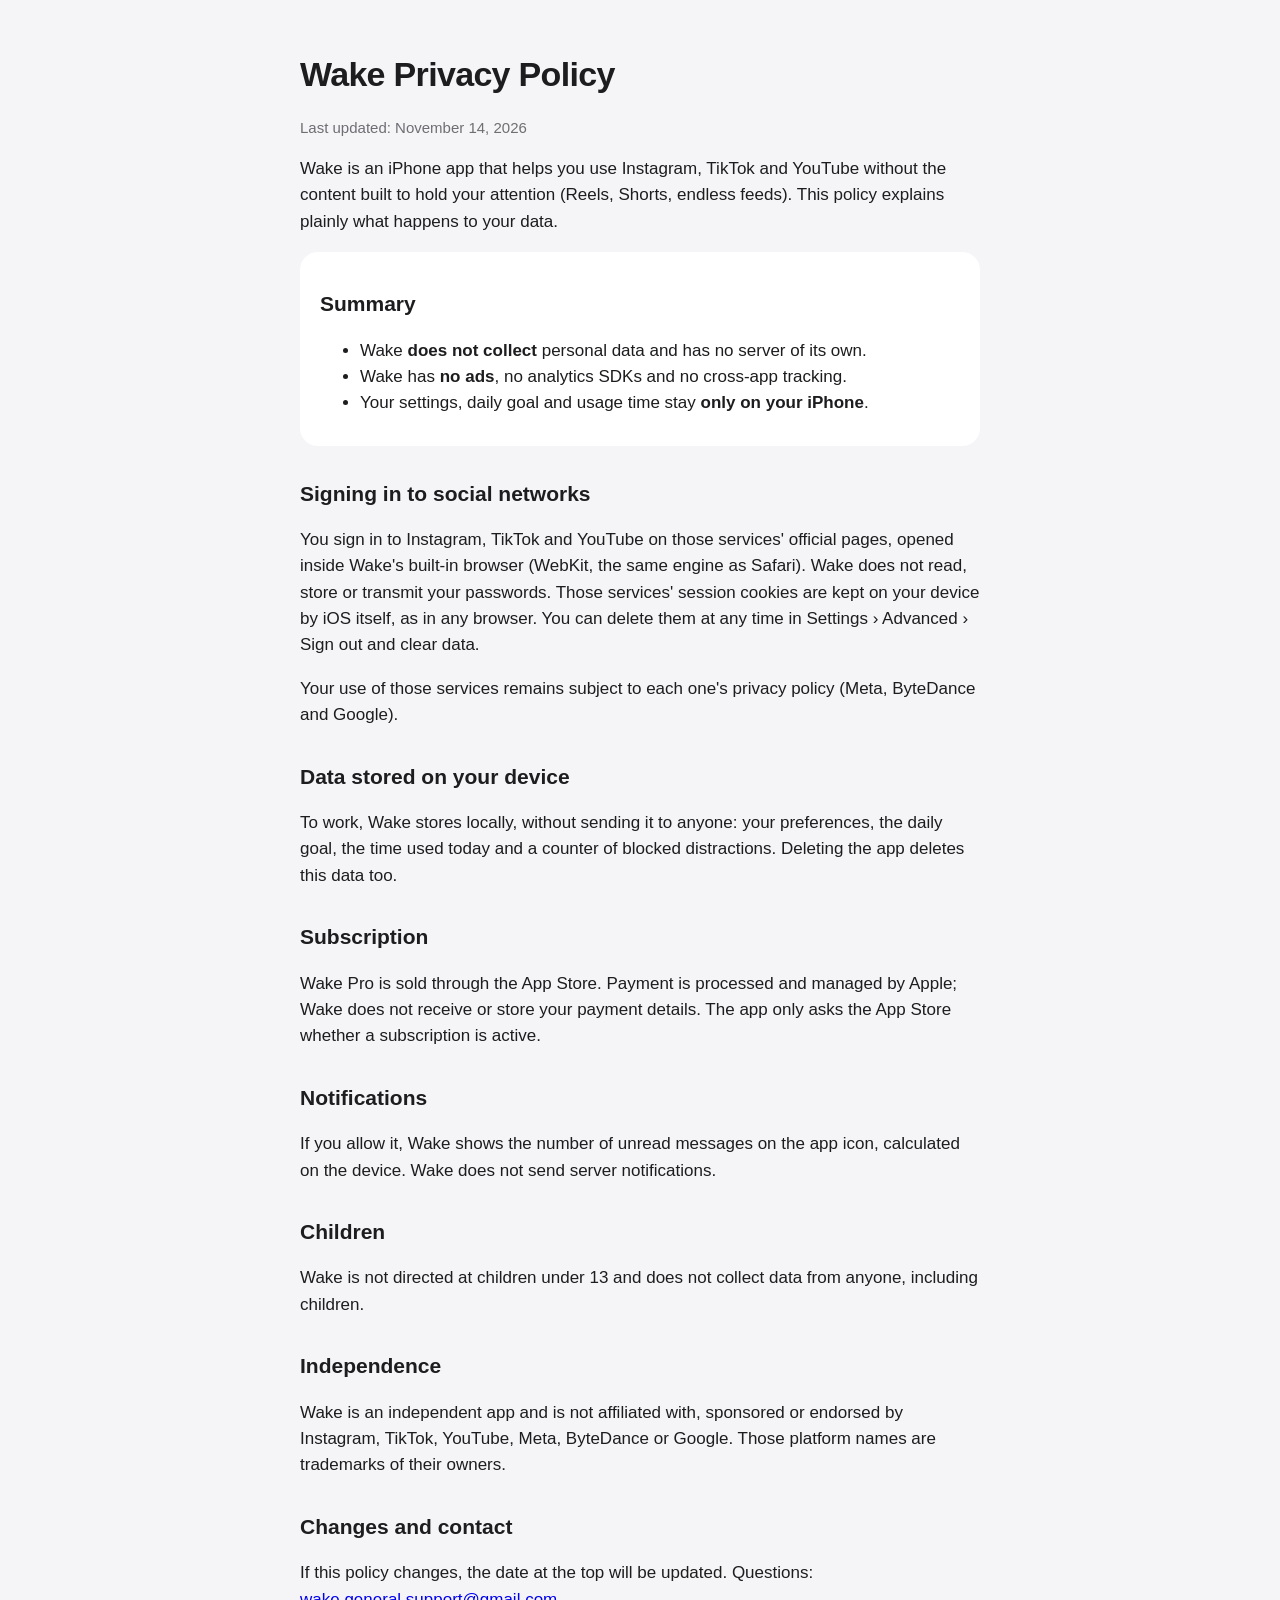
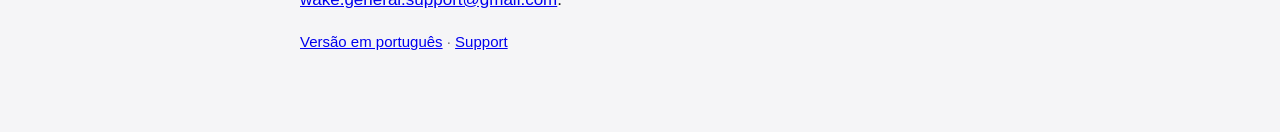
==== en/index.html @ 09fefe3d "E-mail de suporte, versão em inglês e página de suporte Co-Authored-By: Claude Opus 5.5 <noreply@ant" ====
<!doctype html>
<html lang="en">
<head>
<meta charset="utf-8">
<meta name="viewport" content="width=device-width, initial-scale=1">
<title>Wake — Privacy Policy</title>
<style>
  :root { color-scheme: light dark; --ink: #1d1d1f; --muted: #6e6e73; --bg: #f5f5f7; --card: #fff; }
  @media (prefers-color-scheme: dark) { :root { --ink: #f5f5f7; --muted: #98989d; --bg: #000; --card: #1c1c1e; } }
  body { margin: 0; background: var(--bg); color: var(--ink);
         font: 17px/1.55 -apple-system, BlinkMacSystemFont, "SF Pro Text", "Helvetica Neue", sans-serif; }
  main { max-width: 680px; margin: 0 auto; padding: 48px 20px 64px; }
  h1 { font-size: 34px; letter-spacing: -0.02em; margin: 0 0 4px; }
  h2 { font-size: 21px; margin: 32px 0 8px; }
  .muted { color: var(--muted); font-size: 15px; }
  section { background: var(--card); border-radius: 18px; padding: 4px 20px 12px; margin-top: 16px; }
</style>
</head>
<body>
<main>
  <h1>Wake Privacy Policy</h1>
  <p class="muted">Last updated: November 14, 2026</p>

  <p>Wake is an iPhone app that helps you use Instagram, TikTok and YouTube without the content built
  to hold your attention (Reels, Shorts, endless feeds). This policy explains plainly what happens to
  your data.</p>

  <section>
    <h2>Summary</h2>
    <ul>
      <li>Wake <strong>does not collect</strong> personal data and has no server of its own.</li>
      <li>Wake has <strong>no ads</strong>, no analytics SDKs and no cross-app tracking.</li>
      <li>Your settings, daily goal and usage time stay <strong>only on your iPhone</strong>.</li>
    </ul>
  </section>

  <h2>Signing in to social networks</h2>
  <p>You sign in to Instagram, TikTok and YouTube on those services' official pages, opened inside
  Wake's built-in browser (WebKit, the same engine as Safari). Wake does not read, store or transmit
  your passwords. Those services' session cookies are kept on your device by iOS itself, as in any
  browser. You can delete them at any time in Settings › Advanced › Sign out and clear data.</p>
  <p>Your use of those services remains subject to each one's privacy policy (Meta, ByteDance and
  Google).</p>

  <h2>Data stored on your device</h2>
  <p>To work, Wake stores locally, without sending it to anyone: your preferences, the daily goal, the
  time used today and a counter of blocked distractions. Deleting the app deletes this data too.</p>

  <h2>Subscription</h2>
  <p>Wake Pro is sold through the App Store. Payment is processed and managed by Apple; Wake does not
  receive or store your payment details. The app only asks the App Store whether a subscription is
  active.</p>

  <h2>Notifications</h2>
  <p>If you allow it, Wake shows the number of unread messages on the app icon, calculated on the
  device. Wake does not send server notifications.</p>

  <h2>Children</h2>
  <p>Wake is not directed at children under 13 and does not collect data from anyone, including
  children.</p>

  <h2>Independence</h2>
  <p>Wake is an independent app and is not affiliated with, sponsored or endorsed by Instagram,
  TikTok, YouTube, Meta, ByteDance or Google. Those platform names are trademarks of their owners.</p>

  <h2>Changes and contact</h2>
  <p>If this policy changes, the date at the top will be updated. Questions:
  <a href="mailto:wake.general.support@gmail.com">wake.general.support@gmail.com</a>.</p>
  <p class="muted"><a href="../">Versão em português</a> · <a href="../suporte/">Support</a></p>
</main>
</body>
</html>
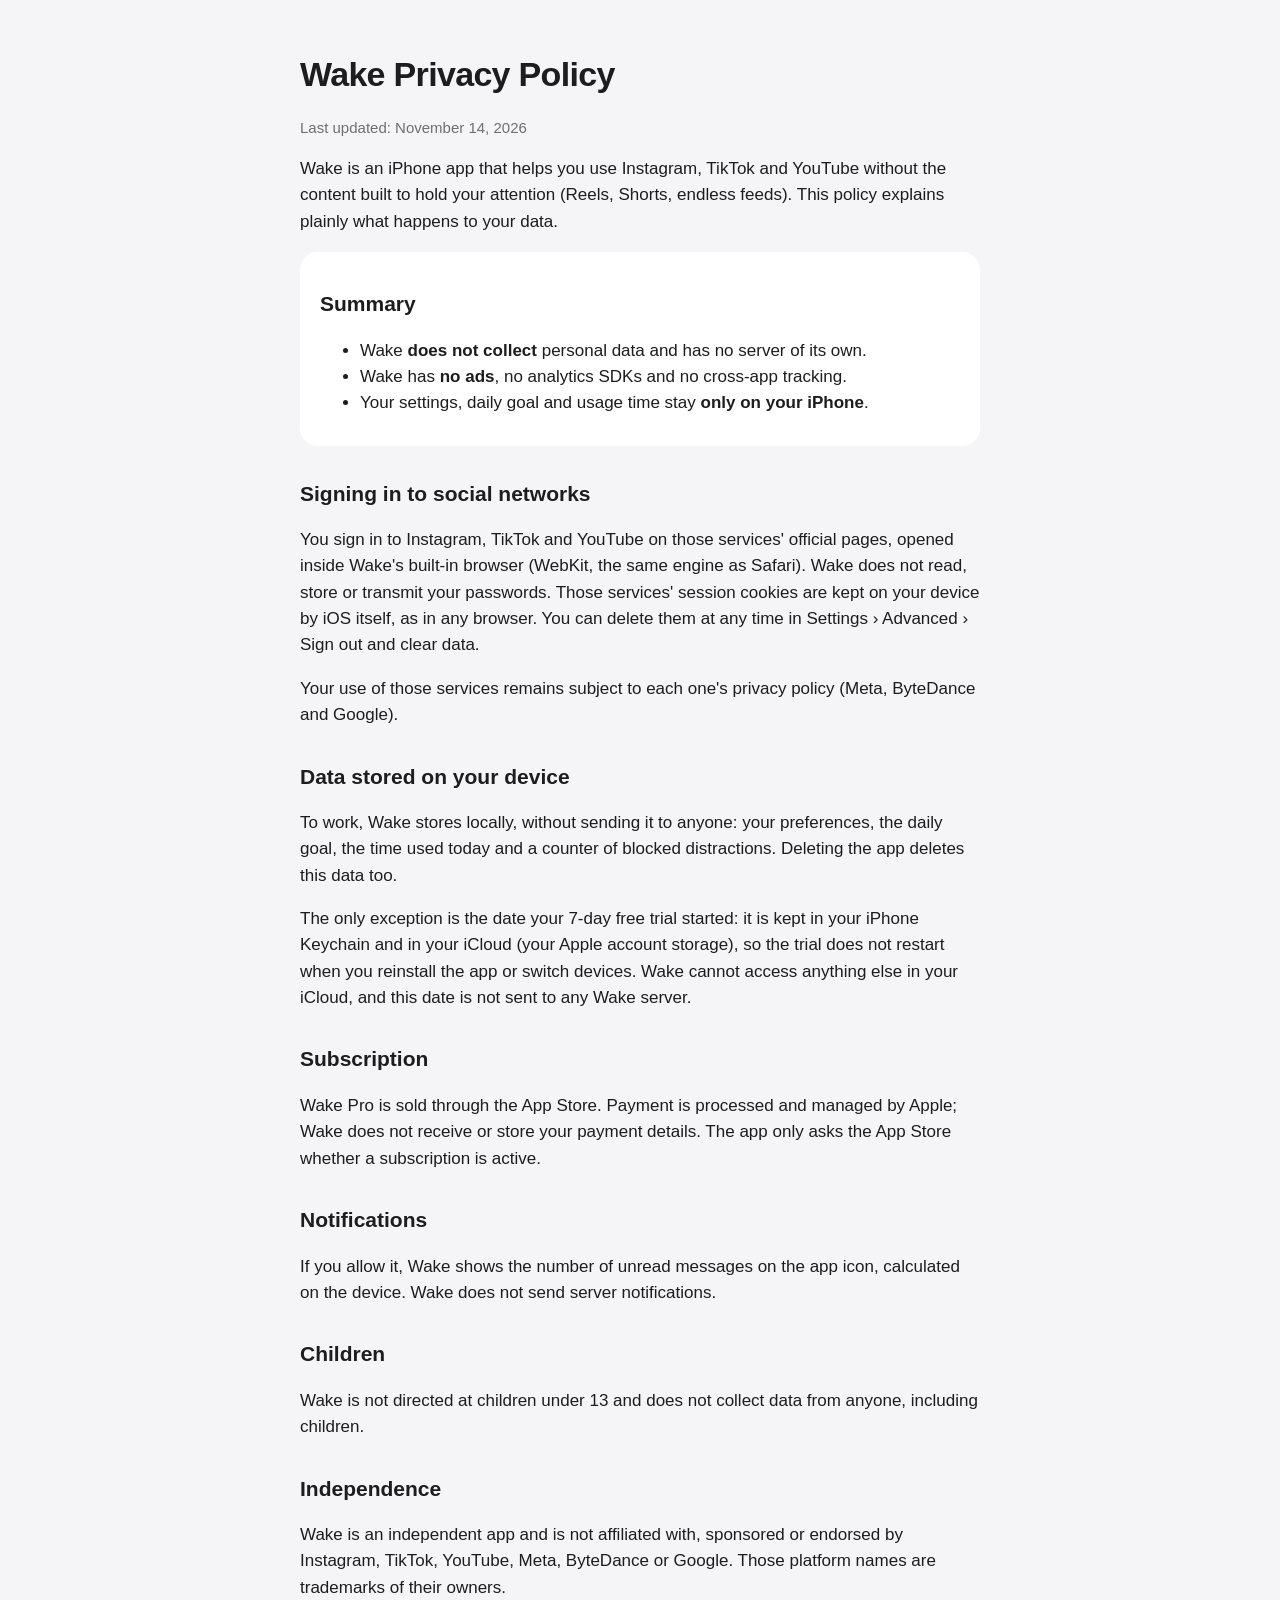
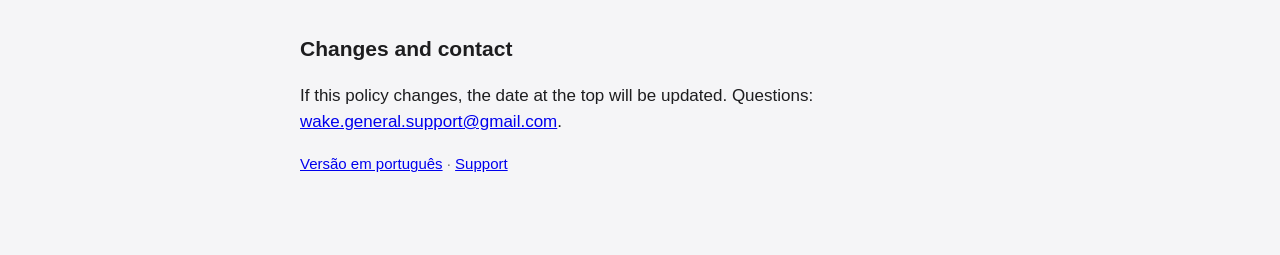
==== commit 30f1fcb4: "Privacidade: data de início do teste grátis nas Chaves do iPhone e no iCloud do usuário Co-Authored-" ====
--- a/en/index.html
+++ b/en/index.html
@@ -45,6 +45,10 @@
   <h2>Data stored on your device</h2>
   <p>To work, Wake stores locally, without sending it to anyone: your preferences, the daily goal, the
   time used today and a counter of blocked distractions. Deleting the app deletes this data too.</p>
+  <p>The only exception is the date your 7-day free trial started: it is kept in your iPhone Keychain
+  and in your iCloud (your Apple account storage), so the trial does not restart when you reinstall
+  the app or switch devices. Wake cannot access anything else in your iCloud, and this date is not
+  sent to any Wake server.</p>
 
   <h2>Subscription</h2>
   <p>Wake Pro is sold through the App Store. Payment is processed and managed by Apple; Wake does not
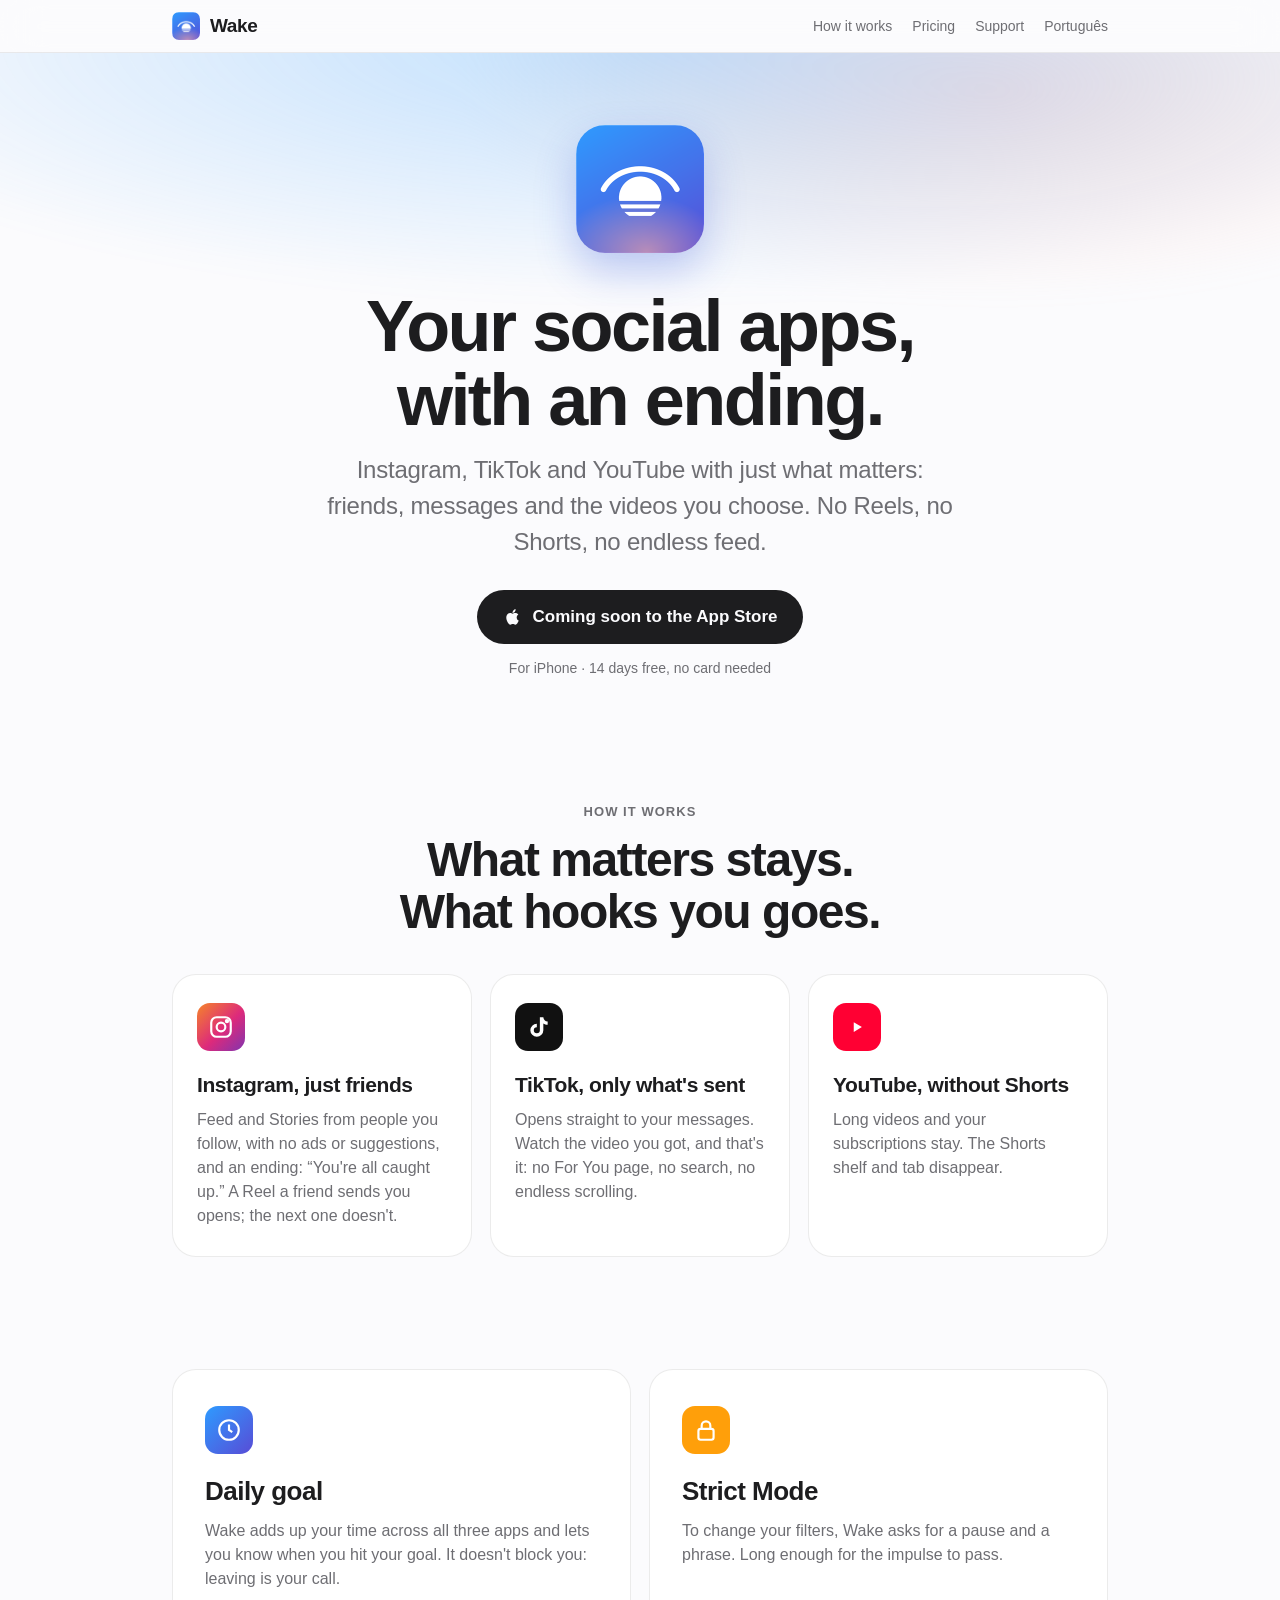
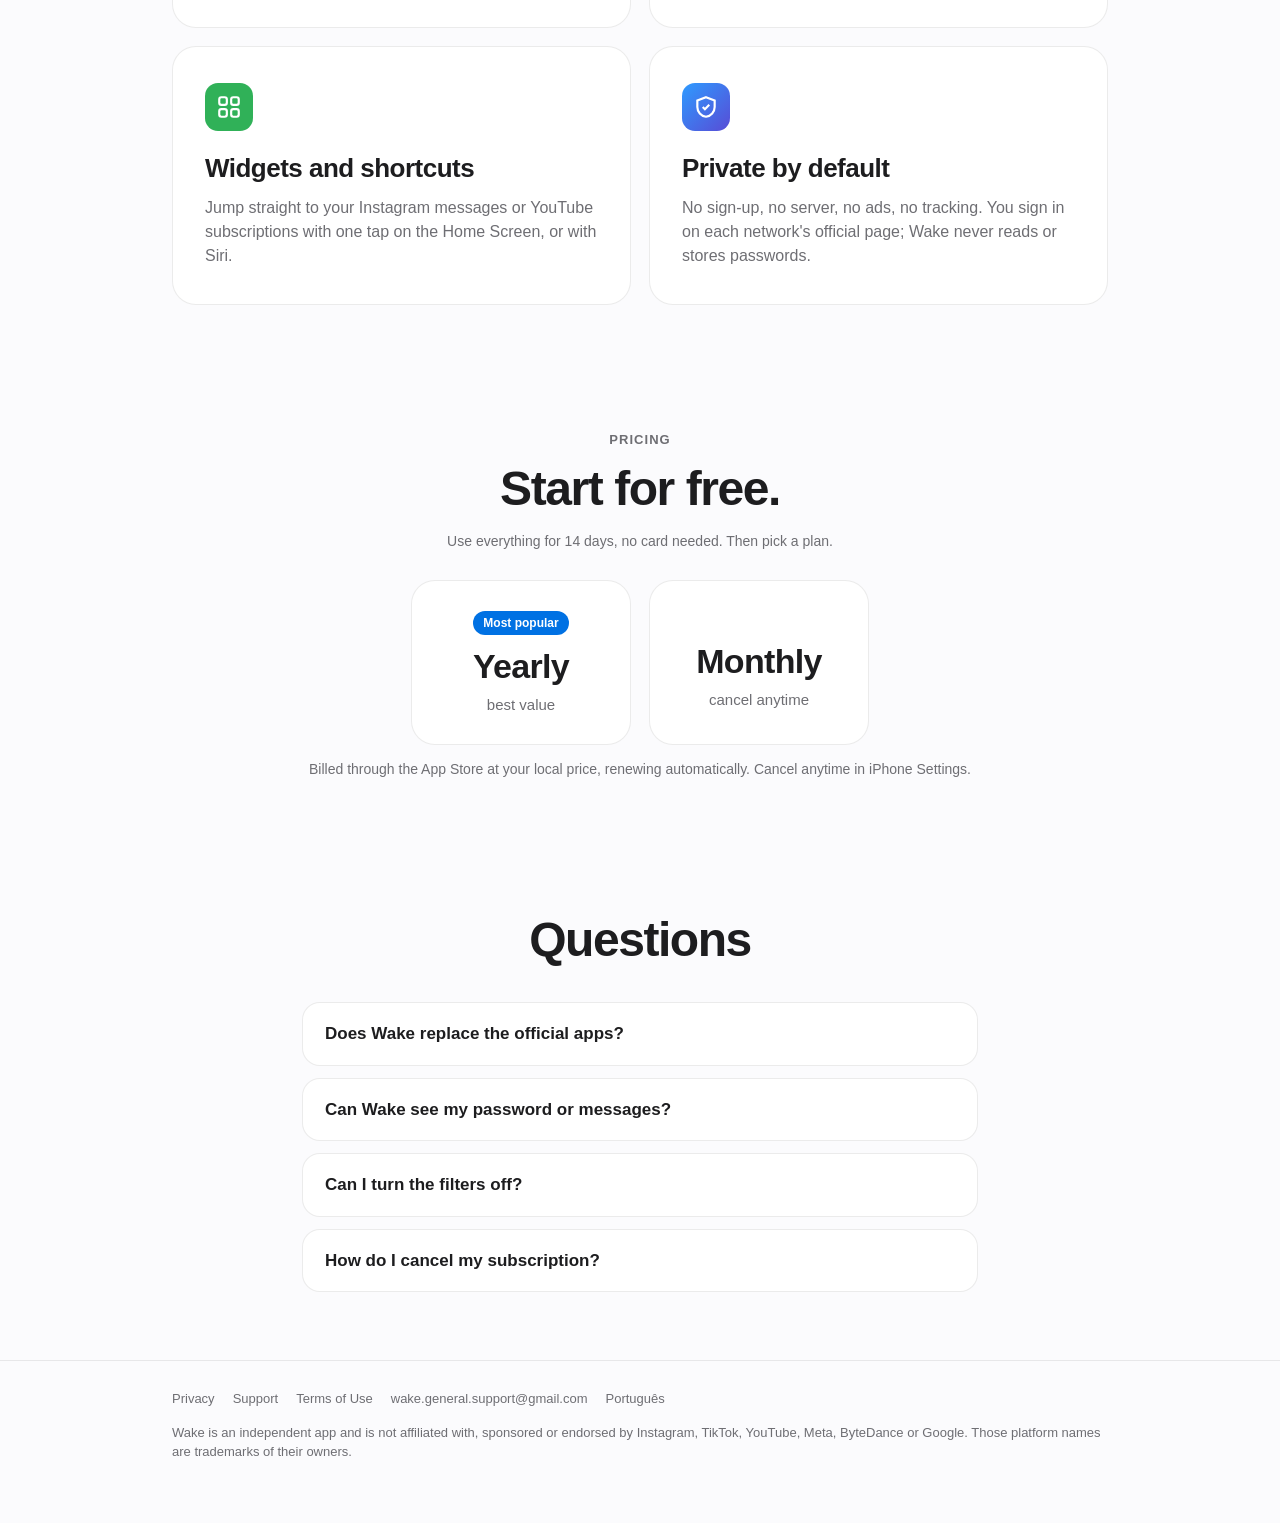
==== commit c9b66b13: "Site do Wake: página do app (PT/EN); política em /privacidade/ e /en/privacy/ (teste de 14 dias) Co-" ====
--- a/en/index.html
+++ b/en/index.html
@@ -3,74 +3,129 @@
 <head>
 <meta charset="utf-8">
 <meta name="viewport" content="width=device-width, initial-scale=1">
-<title>Wake — Privacy Policy</title>
-<style>
-  :root { color-scheme: light dark; --ink: #1d1d1f; --muted: #6e6e73; --bg: #f5f5f7; --card: #fff; }
-  @media (prefers-color-scheme: dark) { :root { --ink: #f5f5f7; --muted: #98989d; --bg: #000; --card: #1c1c1e; } }
-  body { margin: 0; background: var(--bg); color: var(--ink);
-         font: 17px/1.55 -apple-system, BlinkMacSystemFont, "SF Pro Text", "Helvetica Neue", sans-serif; }
-  main { max-width: 680px; margin: 0 auto; padding: 48px 20px 64px; }
-  h1 { font-size: 34px; letter-spacing: -0.02em; margin: 0 0 4px; }
-  h2 { font-size: 21px; margin: 32px 0 8px; }
-  .muted { color: var(--muted); font-size: 15px; }
-  section { background: var(--card); border-radius: 18px; padding: 4px 20px 12px; margin-top: 16px; }
-</style>
+<title>Wake — Social apps, minus the scroll</title>
+<meta name="description" content="Wake lets you use Instagram, TikTok and YouTube without Reels, Shorts or endless feeds. Just what matters, with a time to stop.">
+<meta property="og:title" content="Wake — Social apps, minus the scroll">
+<meta property="og:description" content="Instagram, TikTok and YouTube without the content built to hook you.">
+<meta property="og:image" content="https://rafael-figueredo.github.io/wake-legal/assets/icon-256.png">
+<link rel="icon" href="../assets/icon-64.png">
+<link rel="apple-touch-icon" href="../assets/icon-180.png">
+<link rel="alternate" hreflang="pt-BR" href="../">
+<link rel="stylesheet" href="../assets/site.css">
 </head>
 <body>
+<header class="nav">
+  <div class="wrap">
+    <a class="brand" href="./"><img src="../assets/icon-64.png" alt="">Wake</a>
+    <nav class="nav-links">
+      <a href="#how-it-works" class="hide-sm">How it works</a>
+      <a href="#pricing" class="hide-sm">Pricing</a>
+      <a href="../suporte/">Support</a>
+      <a href="../" lang="pt-BR">Português</a>
+    </nav>
+  </div>
+</header>
+
 <main>
-  <h1>Wake Privacy Policy</h1>
-  <p class="muted">Last updated: November 14, 2026</p>
+  <div class="hero">
+    <div class="wrap">
+      <img class="icon" src="../assets/icon-256.png" alt="Wake app icon">
+      <h1>Your social apps,<br>with an ending.</h1>
+      <p class="lead">Instagram, TikTok and YouTube with just what matters: friends, messages and the videos you choose. No Reels, no Shorts, no endless feed.</p>
+      <span class="cta" role="note">
+        <svg viewBox="0 0 24 24" fill="currentColor" aria-hidden="true"><path d="M16.4 12.6c0-2.3 1.9-3.4 2-3.5-1.1-1.6-2.8-1.8-3.4-1.8-1.4-.2-2.8.8-3.5.8-.7 0-1.8-.8-3-.8-1.5 0-3 .9-3.8 2.3-1.6 2.8-.4 7 1.2 9.3.8 1.1 1.7 2.4 2.9 2.3 1.2 0 1.6-.7 3-.7s1.8.7 3 .7c1.3 0 2.1-1.1 2.8-2.3.9-1.3 1.3-2.6 1.3-2.6s-2.5-1-2.5-3.7zM14.2 5.8c.6-.8 1.1-1.9 1-3-1 0-2.1.7-2.8 1.4-.6.7-1.1 1.8-1 2.9 1.1.1 2.2-.6 2.8-1.3z"/></svg>
+        Coming soon to the App Store
+      </span>
+      <p class="note">For iPhone · 14 days free, no card needed</p>
+    </div>
+  </div>
 
-  <p>Wake is an iPhone app that helps you use Instagram, TikTok and YouTube without the content built
-  to hold your attention (Reels, Shorts, endless feeds). This policy explains plainly what happens to
-  your data.</p>
+  <section id="how-it-works">
+    <div class="wrap">
+      <p class="eyebrow">How it works</p>
+      <h2>What matters stays.<br>What hooks you goes.</h2>
+      <div class="grid">
+        <article class="card">
+          <div class="glyph g-ig"><svg viewBox="0 0 24 24" fill="none" stroke="currentColor" stroke-width="2" aria-hidden="true"><rect x="3" y="3" width="18" height="18" rx="5"/><circle cx="12" cy="12" r="4"/><circle cx="17.5" cy="6.5" r="1" fill="currentColor"/></svg></div>
+          <h3>Instagram, just friends</h3>
+          <p>Feed and Stories from people you follow, with no ads or suggestions, and an ending: “You're all caught up.” A Reel a friend sends you opens; the next one doesn't.</p>
+        </article>
+        <article class="card">
+          <div class="glyph g-tt"><svg viewBox="0 0 24 24" fill="currentColor" aria-hidden="true"><path d="M16 3c.3 2.2 1.7 3.8 4 4v3c-1.5 0-2.9-.4-4-1.2V15a6 6 0 1 1-6-6v3.2a2.8 2.8 0 1 0 2.8 2.8V3H16z"/></svg></div>
+          <h3>TikTok, only what's sent</h3>
+          <p>Opens straight to your messages. Watch the video you got, and that's it: no For You page, no search, no endless scrolling.</p>
+        </article>
+        <article class="card">
+          <div class="glyph g-yt"><svg viewBox="0 0 24 24" fill="currentColor" aria-hidden="true"><path d="M9 7.5v9l7.5-4.5L9 7.5z"/></svg></div>
+          <h3>YouTube, without Shorts</h3>
+          <p>Long videos and your subscriptions stay. The Shorts shelf and tab disappear.</p>
+        </article>
+      </div>
+    </div>
+  </section>
 
   <section>
-    <h2>Summary</h2>
-    <ul>
-      <li>Wake <strong>does not collect</strong> personal data and has no server of its own.</li>
-      <li>Wake has <strong>no ads</strong>, no analytics SDKs and no cross-app tracking.</li>
-      <li>Your settings, daily goal and usage time stay <strong>only on your iPhone</strong>.</li>
-    </ul>
+    <div class="wrap">
+      <div class="split">
+        <article class="card big">
+          <div class="glyph g-blue"><svg viewBox="0 0 24 24" fill="none" stroke="currentColor" stroke-width="2" aria-hidden="true"><circle cx="12" cy="12" r="9"/><path d="M12 7v5l3 2"/></svg></div>
+          <h3>Daily goal</h3>
+          <p>Wake adds up your time across all three apps and lets you know when you hit your goal. It doesn't block you: leaving is your call.</p>
+        </article>
+        <article class="card big">
+          <div class="glyph g-orange"><svg viewBox="0 0 24 24" fill="none" stroke="currentColor" stroke-width="2" aria-hidden="true"><rect x="5" y="11" width="14" height="10" rx="2"/><path d="M8 11V8a4 4 0 0 1 8 0v3"/></svg></div>
+          <h3>Strict Mode</h3>
+          <p>To change your filters, Wake asks for a pause and a phrase. Long enough for the impulse to pass.</p>
+        </article>
+        <article class="card big">
+          <div class="glyph g-green"><svg viewBox="0 0 24 24" fill="none" stroke="currentColor" stroke-width="2" aria-hidden="true"><rect x="3" y="3" width="7" height="7" rx="2"/><rect x="14" y="3" width="7" height="7" rx="2"/><rect x="3" y="14" width="7" height="7" rx="2"/><rect x="14" y="14" width="7" height="7" rx="2"/></svg></div>
+          <h3>Widgets and shortcuts</h3>
+          <p>Jump straight to your Instagram messages or YouTube subscriptions with one tap on the Home Screen, or with Siri.</p>
+        </article>
+        <article class="card big">
+          <div class="glyph g-blue"><svg viewBox="0 0 24 24" fill="none" stroke="currentColor" stroke-width="2" aria-hidden="true"><path d="M12 3l8 3v6c0 4.5-3.4 8.3-8 9-4.6-.7-8-4.5-8-9V6l8-3z"/><path d="M9 12l2 2 4-4"/></svg></div>
+          <h3>Private by default</h3>
+          <p>No sign-up, no server, no ads, no tracking. You sign in on each network's official page; Wake never reads or stores passwords.</p>
+        </article>
+      </div>
+    </div>
   </section>
 
-  <h2>Signing in to social networks</h2>
-  <p>You sign in to Instagram, TikTok and YouTube on those services' official pages, opened inside
-  Wake's built-in browser (WebKit, the same engine as Safari). Wake does not read, store or transmit
-  your passwords. Those services' session cookies are kept on your device by iOS itself, as in any
-  browser. You can delete them at any time in Settings › Advanced › Sign out and clear data.</p>
-  <p>Your use of those services remains subject to each one's privacy policy (Meta, ByteDance and
-  Google).</p>
+  <section id="pricing" class="price">
+    <div class="wrap">
+      <p class="eyebrow">Pricing</p>
+      <h2>Start for free.</h2>
+      <p class="note" style="margin:-20px 0 28px">Use everything for 14 days, no card needed. Then pick a plan.</p>
+      <div class="plans">
+        <div class="card plan"><span class="badge">Most popular</span><div class="amount">Yearly</div><div class="per">best value</div></div>
+        <div class="card plan"><div style="height:21px"></div><div class="amount">Monthly</div><div class="per">cancel anytime</div></div>
+      </div>
+      <p class="note">Billed through the App Store at your local price, renewing automatically. Cancel anytime in iPhone Settings.</p>
+    </div>
+  </section>
 
-  <h2>Data stored on your device</h2>
-  <p>To work, Wake stores locally, without sending it to anyone: your preferences, the daily goal, the
-  time used today and a counter of blocked distractions. Deleting the app deletes this data too.</p>
-  <p>The only exception is the date your 7-day free trial started: it is kept in your iPhone Keychain
-  and in your iCloud (your Apple account storage), so the trial does not restart when you reinstall
-  the app or switch devices. Wake cannot access anything else in your iCloud, and this date is not
-  sent to any Wake server.</p>
+  <section>
+    <div class="wrap faq">
+      <h2>Questions</h2>
+      <details><summary>Does Wake replace the official apps?</summary><p>No. It opens each network's official web version inside the app and removes only the parts built to hold your attention. You keep using your own accounts.</p></details>
+      <details><summary>Can Wake see my password or messages?</summary><p>No. You sign in on each network's official page, and nothing leaves your iPhone for Wake. See the <a href="privacy/">privacy policy</a>.</p></details>
+      <details><summary>Can I turn the filters off?</summary><p>Reels, Shorts and the endless feed are always blocked: that's what Wake is for. Settings like video sound and Stories can be changed in Settings › Advanced.</p></details>
+      <details><summary>How do I cancel my subscription?</summary><p>iPhone Settings › your name › Subscriptions › Wake.</p></details>
+    </div>
+  </section>
+</main>
 
-  <h2>Subscription</h2>
-  <p>Wake Pro is sold through the App Store. Payment is processed and managed by Apple; Wake does not
-  receive or store your payment details. The app only asks the App Store whether a subscription is
-  active.</p>
-
-  <h2>Notifications</h2>
-  <p>If you allow it, Wake shows the number of unread messages on the app icon, calculated on the
-  device. Wake does not send server notifications.</p>
-
-  <h2>Children</h2>
-  <p>Wake is not directed at children under 13 and does not collect data from anyone, including
-  children.</p>
-
-  <h2>Independence</h2>
-  <p>Wake is an independent app and is not affiliated with, sponsored or endorsed by Instagram,
-  TikTok, YouTube, Meta, ByteDance or Google. Those platform names are trademarks of their owners.</p>
-
-  <h2>Changes and contact</h2>
-  <p>If this policy changes, the date at the top will be updated. Questions:
-  <a href="mailto:wake.general.support@gmail.com">wake.general.support@gmail.com</a>.</p>
-  <p class="muted"><a href="../">Versão em português</a> · <a href="../suporte/">Support</a></p>
-</main>
+<footer>
+  <div class="wrap">
+    <div class="links">
+      <a href="privacy/">Privacy</a>
+      <a href="../suporte/">Support</a>
+      <a href="https://www.apple.com/legal/internet-services/itunes/dev/stdeula/">Terms of Use</a>
+      <a href="mailto:wake.general.support@gmail.com">wake.general.support@gmail.com</a>
+      <a href="../" lang="pt-BR">Português</a>
+    </div>
+    <p>Wake is an independent app and is not affiliated with, sponsored or endorsed by Instagram, TikTok, YouTube, Meta, ByteDance or Google. Those platform names are trademarks of their owners.</p>
+  </div>
+</footer>
 </body>
 </html>
--- a/assets/site.css
+++ b/assets/site.css
@@ -0,0 +1,115 @@
+:root {
+  color-scheme: light dark;
+  --ink: #1d1d1f;
+  --muted: #6e6e73;
+  --bg: #fbfbfd;
+  --card: #ffffff;
+  --line: rgba(0, 0, 0, 0.08);
+  --blue: #0071e3;
+  --grad-a: #2e9bff;
+  --grad-b: #584cd6;
+  --warm: #ffb0a0;
+}
+@media (prefers-color-scheme: dark) {
+  :root {
+    --ink: #f5f5f7;
+    --muted: #a1a1a6;
+    --bg: #000000;
+    --card: #161617;
+    --line: rgba(255, 255, 255, 0.1);
+    --blue: #2997ff;
+  }
+}
+* { box-sizing: border-box; }
+html { -webkit-text-size-adjust: 100%; }
+body {
+  margin: 0;
+  background: var(--bg);
+  color: var(--ink);
+  font: 17px/1.5 -apple-system, BlinkMacSystemFont, "SF Pro Text", "Helvetica Neue", Helvetica, Arial, sans-serif;
+  -webkit-font-smoothing: antialiased;
+}
+a { color: var(--blue); text-decoration: none; }
+a:hover { text-decoration: underline; }
+.wrap { max-width: 980px; margin: 0 auto; padding: 0 22px; }
+
+/* Barra do topo */
+.nav { position: sticky; top: 0; z-index: 10; backdrop-filter: saturate(180%) blur(20px); -webkit-backdrop-filter: saturate(180%) blur(20px); background: color-mix(in srgb, var(--bg) 78%, transparent); border-bottom: 1px solid var(--line); }
+.nav .wrap { display: flex; align-items: center; justify-content: space-between; height: 52px; }
+.brand { display: flex; align-items: center; gap: 10px; color: var(--ink); font-weight: 600; font-size: 19px; letter-spacing: -0.02em; }
+.brand img { width: 28px; height: 28px; border-radius: 7px; }
+.nav-links { display: flex; gap: 20px; font-size: 14px; }
+.nav-links a { color: var(--muted); }
+
+/* Topo */
+.hero { text-align: center; padding: 72px 0 40px; position: relative; overflow: hidden; }
+.hero::before {
+  content: ""; position: absolute; inset: -40% -20% auto; height: 520px; z-index: -1;
+  background: radial-gradient(closest-side, color-mix(in srgb, var(--grad-a) 28%, transparent), transparent),
+              radial-gradient(closest-side at 70% 60%, color-mix(in srgb, var(--warm) 30%, transparent), transparent);
+  filter: blur(10px);
+}
+.hero .icon { width: 128px; height: 128px; border-radius: 29px; box-shadow: 0 18px 40px rgba(46, 80, 214, 0.28); }
+.hero h1 { font-size: clamp(40px, 7vw, 72px); line-height: 1.04; letter-spacing: -0.035em; margin: 28px 0 14px; font-weight: 700; }
+.hero p.lead { font-size: clamp(19px, 2.4vw, 24px); color: var(--muted); max-width: 640px; margin: 0 auto; letter-spacing: -0.01em; }
+.cta { display: inline-flex; align-items: center; gap: 10px; margin-top: 30px; padding: 14px 26px; border-radius: 999px; background: var(--ink); color: var(--bg); font-weight: 600; font-size: 17px; }
+.cta:hover { text-decoration: none; opacity: 0.9; }
+.cta svg { width: 20px; height: 20px; }
+.note { margin-top: 14px; font-size: 14px; color: var(--muted); }
+
+/* Seções */
+section { padding: 56px 0; }
+.eyebrow { text-transform: uppercase; letter-spacing: 0.08em; font-size: 13px; font-weight: 600; color: var(--muted); text-align: center; }
+h2 { font-size: clamp(30px, 4.5vw, 48px); letter-spacing: -0.03em; line-height: 1.08; text-align: center; margin: 8px 0 36px; }
+.grid { display: grid; grid-template-columns: repeat(3, 1fr); gap: 18px; }
+.card { background: var(--card); border: 1px solid var(--line); border-radius: 24px; padding: 28px 24px; }
+.card .glyph { width: 48px; height: 48px; border-radius: 13px; display: grid; place-items: center; color: #fff; margin-bottom: 18px; }
+.card .glyph svg { width: 26px; height: 26px; }
+.card h3 { margin: 0 0 8px; font-size: 21px; letter-spacing: -0.02em; }
+.card p { margin: 0; color: var(--muted); font-size: 16px; }
+.g-ig { background: linear-gradient(135deg, #f58529, #dd2a7b 55%, #8134af); }
+.g-tt { background: #111; }
+.g-yt { background: #ff0033; }
+.g-blue { background: linear-gradient(135deg, var(--grad-a), var(--grad-b)); }
+.g-green { background: #30b158; }
+.g-orange { background: #ff9f0a; }
+
+.split { display: grid; grid-template-columns: 1fr 1fr; gap: 18px; }
+.big { padding: 36px 32px; }
+.big h3 { font-size: 26px; }
+
+/* Preço */
+.price { text-align: center; }
+.price .plans { display: flex; gap: 18px; justify-content: center; flex-wrap: wrap; margin-top: 8px; }
+.price .plan { min-width: 220px; }
+.price .amount { font-size: 34px; font-weight: 700; letter-spacing: -0.02em; margin: 6px 0 2px; }
+.price .per { color: var(--muted); font-size: 15px; }
+.badge { display: inline-block; font-size: 12px; font-weight: 600; color: #fff; background: var(--blue); padding: 3px 10px; border-radius: 999px; }
+
+/* Perguntas */
+.faq { max-width: 720px; margin: 0 auto; }
+.faq details { background: var(--card); border: 1px solid var(--line); border-radius: 18px; padding: 18px 22px; margin-bottom: 12px; }
+.faq summary { cursor: pointer; font-weight: 600; font-size: 17px; list-style: none; }
+.faq summary::-webkit-details-marker { display: none; }
+.faq details p { color: var(--muted); margin: 10px 0 0; }
+
+/* Rodapé */
+footer { border-top: 1px solid var(--line); padding: 28px 0 48px; font-size: 13px; color: var(--muted); }
+footer .links { display: flex; flex-wrap: wrap; gap: 18px; margin-bottom: 14px; }
+footer .links a { color: var(--muted); }
+
+/* Páginas de texto (privacidade, suporte) */
+.doc { max-width: 680px; margin: 0 auto; padding: 48px 22px 64px; }
+.doc h1 { font-size: 34px; letter-spacing: -0.02em; margin: 0 0 4px; }
+.doc h2 { font-size: 21px; text-align: left; margin: 32px 0 8px; letter-spacing: -0.01em; }
+.doc .muted { color: var(--muted); font-size: 15px; }
+.doc section { background: var(--card); border: 1px solid var(--line); border-radius: 18px; padding: 4px 20px 12px; margin-top: 16px; }
+.doc .box { background: var(--card); border: 1px solid var(--line); border-radius: 18px; padding: 18px 20px; margin-top: 16px; }
+
+@media (max-width: 760px) {
+  .grid, .split { grid-template-columns: 1fr; }
+  .nav-links { gap: 14px; }
+  .nav-links .hide-sm { display: none; }
+  .hero { padding-top: 48px; }
+  .hero .icon { width: 104px; height: 104px; border-radius: 24px; }
+}
